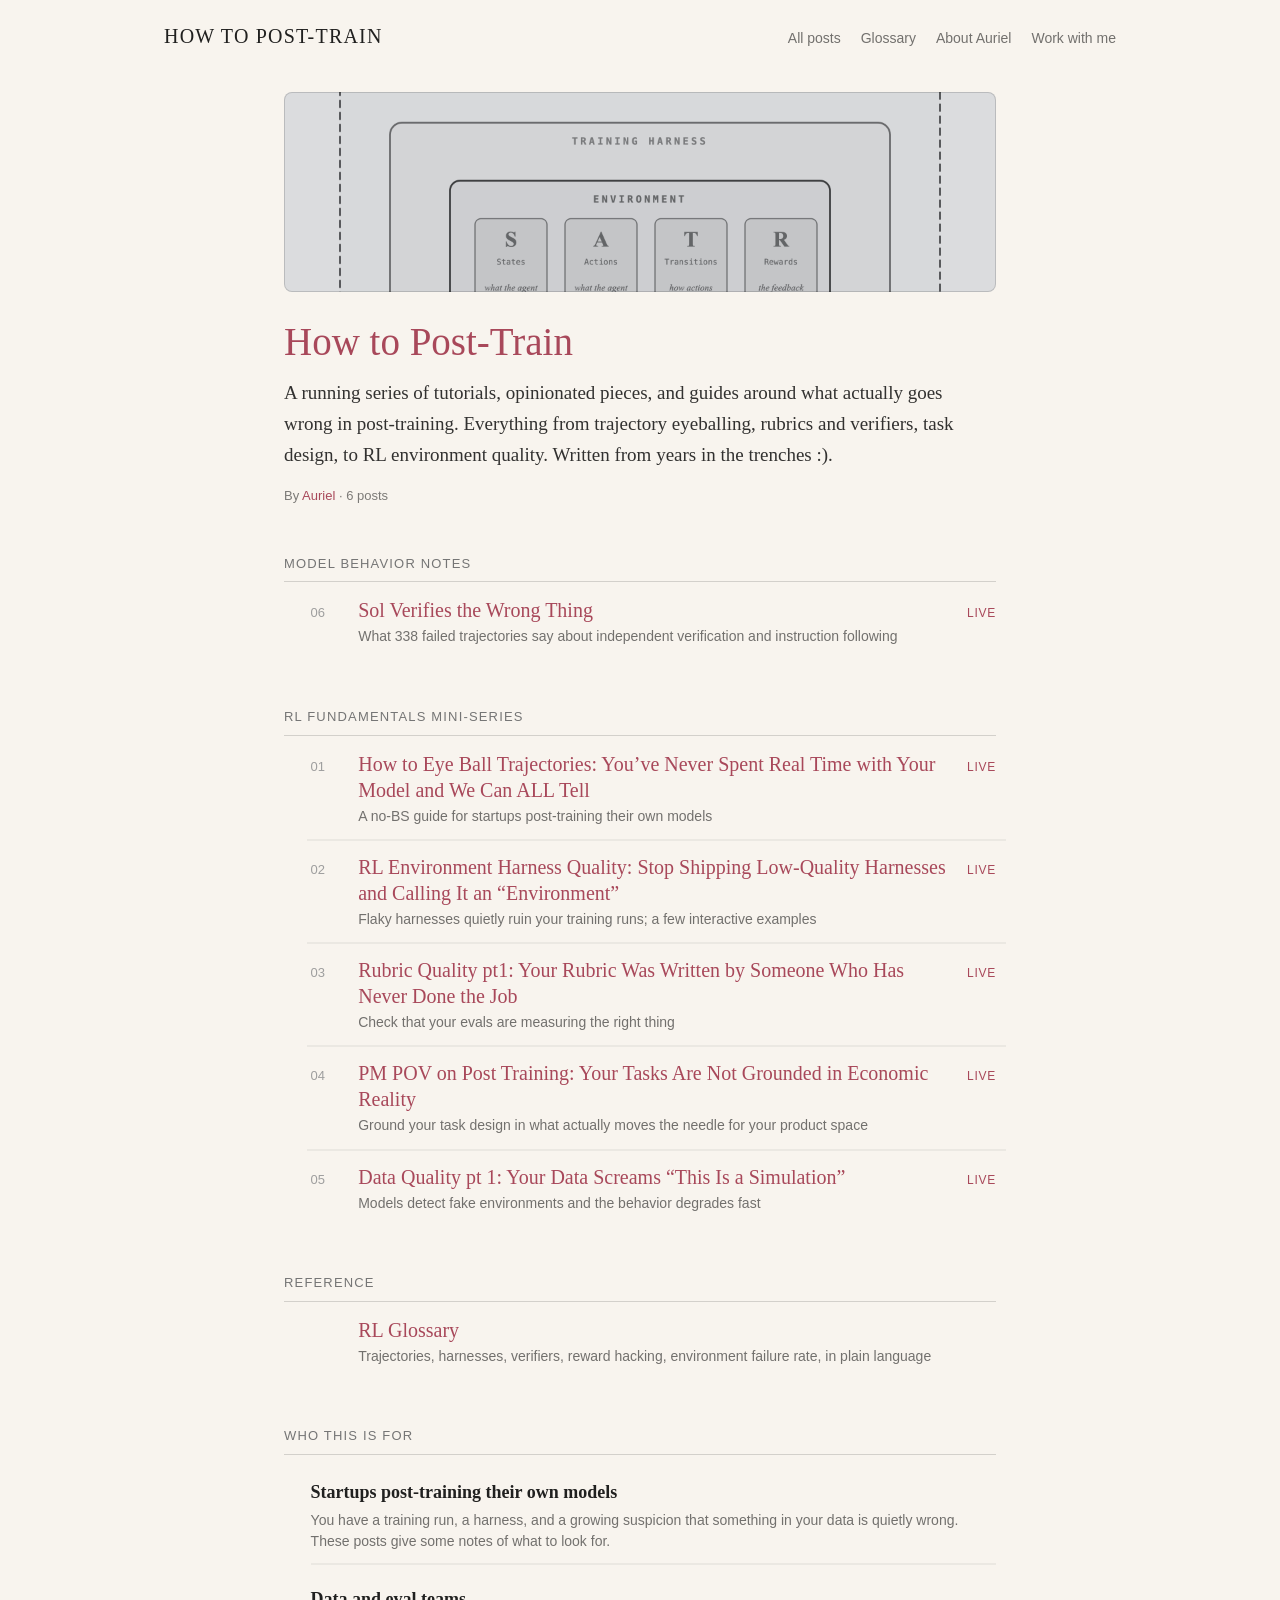
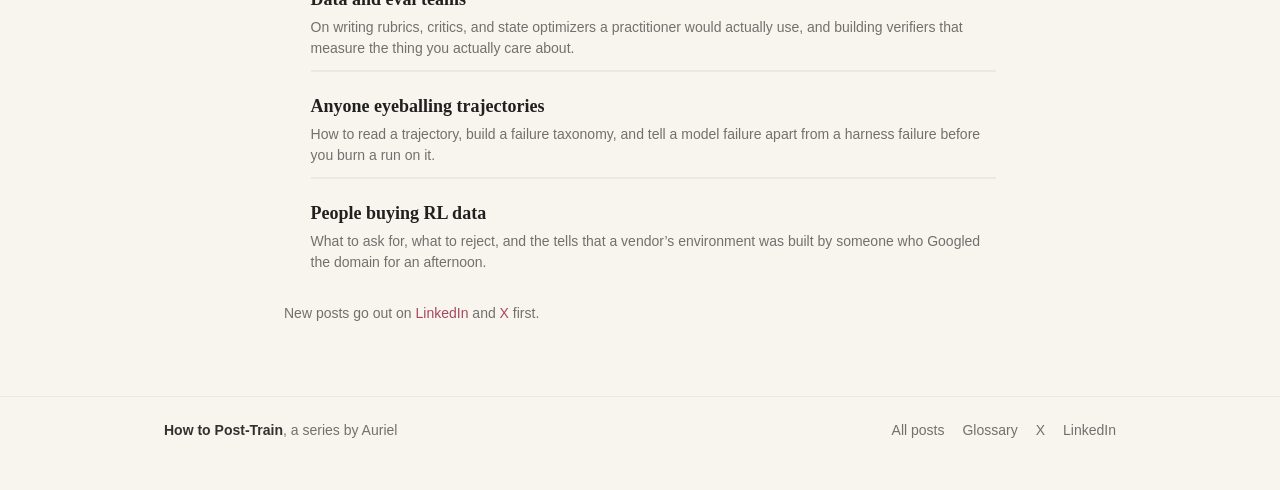
==== index.html @ 8aff8d85 "Publish Sol independent verification note Adds a concise model behavior post with happy-path and sad" ====
<!DOCTYPE html>
<html lang="en">
<head>
<meta charset="UTF-8">
<meta name="viewport" content="width=device-width, initial-scale=1.0">
<title>How to Post-Train &middot; RL Fundamentals Mini-Series</title>
<meta name="description" content="A no-BS series on what actually goes wrong in RL post-training - trajectory eyeballing, rubrics and verifiers, task design, environment quality - and how to fix it.">
<link rel="canonical" href="https://howtoposttrain.com/">
<meta property="og:type" content="website">
<meta property="og:site_name" content="How to Post-Train">
<meta property="og:title" content="How to Post-Train · RL Fundamentals Mini-Series">
<meta property="og:description" content="A no-BS series on what actually goes wrong in RL post-training - trajectory eyeballing, rubrics and verifiers, task design, environment quality - and how to fix it.">
<meta property="og:url" content="https://howtoposttrain.com/">
<meta name="twitter:card" content="summary_large_image">
<meta name="twitter:title" content="How to Post-Train · RL Fundamentals Mini-Series">
<meta name="twitter:description" content="A no-BS series on what actually goes wrong in RL post-training, and how to fix it.">
<link rel="stylesheet" href="/styles.css">
</head>
<body>

<nav class="htpt-nav">
  <a class="htpt-brand" href="/">How to Post-Train</a>
  <div class="htpt-links">
    <a href="/">All posts</a>
    <a href="/glossary/">Glossary</a>
    <a href="https://aurielws.github.io/about.html">About Auriel</a>
    <a href="https://aurielws.github.io/contact.html">Work with me</a>
  </div>
</nav>

<main class="lw-page">

  <div class="header-strip" role="img" aria-label="Reinforcement learning architecture diagram: environment, training harness, and production runtime"></div>

  <h1 class="lw-title">How to Post-Train</h1>

  <p class="lw-intro">A running series of tutorials, opinionated pieces, and guides around what actually goes wrong in post-training. Everything from trajectory eyeballing, rubrics and verifiers, task design, to RL environment quality. Written from years in the trenches :).</p>

  <p class="lw-meta">By <a href="https://aurielws.github.io/">Auriel</a> &middot; 6 posts</p>

  <section class="lw-section">
    <div class="lw-section-head">Model behavior notes</div>
    <ul class="lw-list">
      <li class="lw-item">
        <a class="lw-row" href="/sol-verifies-the-wrong-thing/">
          <span class="lw-num">06</span>
          <div>
            <div class="lw-item-title">Sol Verifies the Wrong Thing</div>
            <div class="lw-item-sub">What 338 failed trajectories say about independent verification and instruction following</div>
          </div>
          <span class="lw-status lw-status--live">Live</span>
        </a>
      </li>
    </ul>
  </section>

  <section class="lw-section">
    <div class="lw-section-head">RL Fundamentals Mini-Series</div>
    <ul class="lw-list">

      <li class="lw-item">
        <a class="lw-row" href="/rl-pet-peeves-part-1/">
          <span class="lw-num">01</span>
          <div>
            <div class="lw-item-title">How to Eye Ball Trajectories: You&rsquo;ve Never Spent Real Time with Your Model and We Can ALL Tell</div>
            <div class="lw-item-sub">A no-BS guide for startups post-training their own models</div>
          </div>
          <span class="lw-status lw-status--live">Live</span>
        </a>
      </li>

      <li class="lw-item">
        <a class="lw-row" href="/rl-pet-peeves-harness/">
          <span class="lw-num">02</span>
          <div>
            <div class="lw-item-title">RL Environment Harness Quality: Stop Shipping Low-Quality Harnesses and Calling It an &ldquo;Environment&rdquo;</div>
            <div class="lw-item-sub">Flaky harnesses quietly ruin your training runs; a few interactive examples</div>
          </div>
          <span class="lw-status lw-status--live">Live</span>
        </a>
      </li>

      <li class="lw-item">
        <a class="lw-row" href="/rl-pet-peeves-rubric/">
          <span class="lw-num">03</span>
          <div>
            <div class="lw-item-title">Rubric Quality pt1: Your Rubric Was Written by Someone Who Has Never Done the Job</div>
            <div class="lw-item-sub">Check that your evals are measuring the right thing</div>
          </div>
          <span class="lw-status lw-status--live">Live</span>
        </a>
      </li>

      <li class="lw-item">
        <a class="lw-row" href="/rl-pet-peeves-economic/">
          <span class="lw-num">04</span>
          <div>
            <div class="lw-item-title">PM POV on Post Training: Your Tasks Are Not Grounded in Economic Reality</div>
            <div class="lw-item-sub">Ground your task design in what actually moves the needle for your product space</div>
          </div>
          <span class="lw-status lw-status--live">Live</span>
        </a>
      </li>

      <li class="lw-item">
        <a class="lw-row" href="/rl-pet-peeves-simulation/">
          <span class="lw-num">05</span>
          <div>
            <div class="lw-item-title">Data Quality pt 1: Your Data Screams &ldquo;This Is a Simulation&rdquo;</div>
            <div class="lw-item-sub">Models detect fake environments and the behavior degrades fast</div>
          </div>
          <span class="lw-status lw-status--live">Live</span>
        </a>
      </li>

    </ul>
  </section>

  <section class="lw-section">
    <div class="lw-section-head">Reference</div>
    <ul class="lw-list">
      <li class="lw-item">
        <a class="lw-row" href="/glossary/">
          <span class="lw-num"></span>
          <div>
            <div class="lw-item-title">RL Glossary</div>
            <div class="lw-item-sub">Trajectories, harnesses, verifiers, reward hacking, environment failure rate, in plain language</div>
          </div>
          <span class="lw-status"></span>
        </a>
      </li>
    </ul>
  </section>

  <section class="lw-section">
    <div class="lw-section-head">Who this is for</div>
    <ul class="lw-deflist">
      <li>
        <b>Startups post-training their own models</b>
        <span>You have a training run, a harness, and a growing suspicion that something in your data is quietly wrong. These posts give some notes of what to look for.</span>
      </li>
      <li>
        <b>Data and eval teams</b>
        <span>On writing rubrics, critics, and state optimizers a practitioner would actually use, and building verifiers that measure the thing you actually care about.</span>
      </li>
      <li>
        <b>Anyone eyeballing trajectories</b>
        <span>How to read a trajectory, build a failure taxonomy, and tell a model failure apart from a harness failure before you burn a run on it.</span>
      </li>
      <li>
        <b>People buying RL data</b>
        <span>What to ask for, what to reject, and the tells that a vendor&rsquo;s environment was built by someone who Googled the domain for an afternoon.</span>
      </li>
    </ul>
    <p class="lw-note">New posts go out on <a href="https://www.linkedin.com/in/aurielws/">LinkedIn</a> and <a href="https://x.com/aurielws">X</a> first.</p>
  </section>

</main>

<footer class="htpt-foot">
  <div class="htpt-foot-in">
    <div><strong>How to Post-Train</strong>, a series by <a href="https://aurielws.github.io/">Auriel</a></div>
    <div class="htpt-foot-links">
      <a href="/">All posts</a>
      <a href="/glossary/">Glossary</a>
      <a href="https://x.com/aurielws" target="_blank" rel="noopener">X</a>
      <a href="https://www.linkedin.com/in/aurielws/" target="_blank" rel="noopener">LinkedIn</a>
    </div>
  </div>
</footer>

</body>
</html>
---- styles.css ----
/* ==========================================================================
   How to Post-Train — LessWrong-styled theme
   --------------------------------------------------------------------------
   Design tokens taken from LessWrong's own theme source (ForumMagnum,
   packages/lesswrong/themes/defaultPalette.ts + createThemeDefaults.ts):
   font stacks, the #f8f4ee page ground, rgba-alpha text shades. The one
   departure: LessWrong's link green and primary are replaced by Auriel's
   Heirloom rose (#A8485A), used for links, titles and the Live status.

   This file is linked LAST in <head> on every page, so it also remaps the
   legacy Heirloom custom properties the post pages declare in their own
   inline <style> blocks. Those posts keep their component markup and get
   re-skinned through the variables.
   ========================================================================== */

:root{
  /* -- LessWrong font stacks (verbatim) -- */
  --lw-sans:Calibri,gill-sans-nova,"Gill Sans","Gill Sans MT","Myriad Pro",Myriad,"Liberation Sans","Nimbus Sans L",Tahoma,Geneva,"Helvetica Neue",Helvetica,Arial,sans-serif;
  --lw-serif:warnock-pro,Palatino,"Palatino Linotype","Palatino LT STD","Book Antiqua",Georgia,serif;
  --lw-mono:ui-monospace,Menlo,Monaco,Consolas,"Liberation Mono","Courier New",monospace;

  /* -- LessWrong palette -- */
  --lw-bg:#f8f4ee;             /* background.default */
  --lw-panel:#fff;             /* panelBackground.default */
  --lw-hover:#f0ebe6;          /* background.hover */
  --lw-text:rgba(0,0,0,.87);   /* text.normal */
  --lw-text-slight:rgba(0,0,0,.8);
  --lw-text-dim:rgba(0,0,0,.54);
  --lw-text-dim2:rgba(0,0,0,.5);
  --lw-link:#A8485A;           /* link.color -> Heirloom rose */
  --lw-visited:#8a5a63;        /* link.visited -> muted rose */
  --lw-primary:#A8485A;        /* primary.main -> Heirloom rose */
  --lw-border:rgba(0,0,0,.2);  /* border.normal */
  --lw-border-faint:rgba(0,0,0,.15);
  --lw-sep:rgba(0,0,0,.05);    /* border.itemSeparatorBottom */

  /* The one deliberate departure from LessWrong: page and post titles use
     Auriel's Heirloom rose. Everything else stays on the LW palette. */
  --title:#A8485A;

  --lw-grey50:#fafafa;  --lw-grey100:#f5f5f5; --lw-grey200:#eeeeee;
  --lw-grey300:#e0e0e0; --lw-grey400:#bdbdbd; --lw-grey500:#9e9e9e;
  --lw-grey600:#757575; --lw-grey700:#616161; --lw-grey800:#424242;
  --lw-grey900:#212121;

  /* -- Legacy Heirloom variables, remapped onto the palette above.
        Keeps the posts' existing component CSS working. -- */
  --cream:var(--lw-bg);
  --paper:var(--lw-grey50);
  --ink:var(--lw-text);
  --ink2:rgba(0,0,0,.72);
  --muted:var(--lw-text-dim);
  --accent:var(--lw-link);
  --accent2:var(--lw-primary);
  --border:var(--lw-border-faint);
  --mono:var(--lw-mono);

  --rose:#A8485A;   --coral:#788e6a;  --apricot:#9caa8f;
  --gold:#b4b49a;   --sage:#8A9A7A;   --navy:#616161;
  /* --s2 warns, --s4 approves; the comparison columns rely on the contrast. */
  --s1:#A8485A; --s2:#8a6410; --s3:#2f4d7a; --s4:#327E09;

  --red:#8a2020;    --red-bg:#f7efee;
  --green:#327E09;  --green-bg:#eef3ea;
  --yellow:#7a6410; --yellow-bg:#f7f4e9;
  --blue:#2f4d7a;   --blue-bg:#eef0f5;
}

*{margin:0;padding:0;box-sizing:border-box}
html{scroll-behavior:smooth;-webkit-text-size-adjust:100%}

body{
  background:var(--lw-bg);
  color:var(--lw-text);
  font-family:var(--lw-serif);
  font-size:19px;
  line-height:1.68;
}

a{color:var(--lw-link);text-decoration:none}
a:hover{text-decoration:underline}
a:visited{color:var(--lw-visited)}

img{max-width:100%;height:auto}

/* LessWrong has no chrome bar across the top. */
.stripe{display:none}

/* Widths match what each post was authored against, so the inline diagrams
   (.pf-flow and friends) still fit without clipping. */
.container{max-width:760px;margin:0 auto;padding:0 24px}


/* ==========================================================================
   Site chrome
   ========================================================================== */

.htpt-nav{
  display:flex;align-items:baseline;justify-content:space-between;
  gap:16px;flex-wrap:wrap;
  max-width:1000px;margin:0 auto;padding:20px 24px 18px;
}
.htpt-brand{
  font-family:var(--lw-serif);
  font-size:20px;letter-spacing:.06em;text-transform:uppercase;
  color:var(--lw-text);text-decoration:none;font-weight:400;
}
.htpt-brand:visited{color:var(--lw-text)}
.htpt-brand:hover{text-decoration:none;color:var(--lw-primary)}
.htpt-links{display:flex;gap:20px;flex-wrap:wrap;align-items:baseline}
.htpt-links a{
  font-family:var(--lw-sans);font-size:14px;
  color:var(--lw-text-dim);text-decoration:none;
}
.htpt-links a:visited{color:var(--lw-text-dim)}
.htpt-links a:hover{color:var(--lw-primary);text-decoration:none}

.htpt-foot{border-top:1px solid var(--lw-sep);margin-top:72px}
.htpt-foot-in{
  max-width:1000px;margin:0 auto;padding:22px 24px 48px;
  display:flex;align-items:baseline;justify-content:space-between;
  gap:16px;flex-wrap:wrap;
  font-family:var(--lw-sans);font-size:14px;color:var(--lw-text-dim);
}
.htpt-foot-in strong{color:var(--lw-text-slight);font-weight:600}
.htpt-foot-in a{color:var(--lw-text-dim)}
.htpt-foot-in a:visited{color:var(--lw-text-dim)}
.htpt-foot-in a:hover{color:var(--lw-primary)}
.htpt-foot-links{display:flex;gap:18px;flex-wrap:wrap}


/* ==========================================================================
   Index page — modelled on LessWrong's Concepts (wikitags/all) layout
   ========================================================================== */

.lw-page{max-width:760px;margin:0 auto;padding:20px 24px 0}

.header-strip{
  height:200px;border-radius:8px;border:1px solid var(--border);margin-bottom:28px;
  background-image:url('/header-bg.png');background-size:cover;background-position:center;
}

.lw-title{
  font-family:var(--lw-serif);
  font-size:39px;font-weight:400;line-height:1.15;
  color:var(--title);
  margin-bottom:14px;
}
.lw-intro{
  font-size:19px;line-height:1.62;color:var(--lw-text-slight);
  max-width:36em;margin-bottom:8px;
}
.lw-intro a{text-decoration:underline;text-underline-offset:2px}

.lw-meta{
  font-family:var(--lw-sans);font-size:13px;
  color:var(--lw-text-dim2);margin-top:14px;
}

.lw-section{margin-top:46px}
.lw-section-head{
  font-family:var(--lw-sans);
  font-size:13px;letter-spacing:.09em;text-transform:uppercase;
  color:var(--lw-grey600);
  padding-bottom:7px;margin-bottom:2px;
  border-bottom:1px solid var(--lw-border-faint);
}

/* Dense post list — the wikitags list idiom: one row per item, hairline
   separators, count/status right-aligned. */
.lw-list{list-style:none}
.lw-item{
  display:grid;
  grid-template-columns:2.1rem 1fr auto;
  gap:0 14px;align-items:baseline;
  padding:13px 10px 13px 4px;
  margin:0 -10px 0 -4px;
  border-bottom:2px solid var(--lw-sep);
}
.lw-item:last-child{border-bottom:none}
.lw-item:hover{background:var(--lw-hover)}
.lw-item--soon:hover{background:none}

.lw-num{
  font-family:var(--lw-sans);font-size:13px;
  color:var(--lw-grey500);font-variant-numeric:tabular-nums;
}
.lw-item-title{
  font-family:var(--lw-serif);font-size:20px;line-height:1.3;
  color:var(--lw-link);
}
.lw-item:hover .lw-item-title{text-decoration:underline;text-underline-offset:2px}
.lw-item--soon .lw-item-title{color:var(--lw-grey600)}
.lw-item--soon:hover .lw-item-title{text-decoration:none}
.lw-item-sub{
  font-family:var(--lw-sans);font-size:14px;line-height:1.45;
  color:var(--lw-text-dim);margin-top:3px;
}
.lw-status{
  font-family:var(--lw-sans);font-size:12px;letter-spacing:.06em;
  text-transform:uppercase;color:var(--lw-grey500);white-space:nowrap;
}
.lw-status--live{color:var(--lw-primary)}

/* Whole-row link without breaking the grid */
a.lw-row{display:contents;color:inherit;text-decoration:none}
a.lw-row:visited{color:inherit}

.lw-note{
  font-family:var(--lw-sans);font-size:14px;line-height:1.6;
  color:var(--lw-text-dim);margin-top:18px;
}
.lw-note a{color:var(--lw-link)}

.lw-prose{margin-top:14px}
.lw-prose p{margin-bottom:14px;color:var(--lw-text-slight);max-width:36em}

.lw-deflist{list-style:none;margin-top:10px}
.lw-deflist li{
  padding:11px 0;border-bottom:2px solid var(--lw-sep);
  max-width:40em;
}
.lw-deflist li:last-child{border-bottom:none}
.lw-deflist b{
  font-family:var(--lw-serif);font-weight:600;
  font-size:18px;color:var(--lw-text);
}
.lw-deflist span{
  display:block;font-family:var(--lw-sans);font-size:14px;
  line-height:1.5;color:var(--lw-text-dim);margin-top:2px;
}

/* Buttons — LW keeps these as plain bordered text, not filled pills. */
.btn{
  display:inline-block;
  font-family:var(--lw-sans);font-size:14px;
  padding:8px 16px;border-radius:3px;
  border:1px solid var(--lw-border-faint);
  color:var(--lw-link);background:transparent;
  text-decoration:none;cursor:pointer;
}
.btn:visited{color:var(--lw-link)}
.btn:hover{background:var(--lw-hover);text-decoration:none}
.btn--primary{border-color:var(--lw-primary);color:var(--lw-primary)}
.btn--outline{border-color:var(--lw-border-faint)}


/* ==========================================================================
   Post pages — override layer
   The posts ship their own inline <style>; this file loads after it, so
   matching selectors win without !important.
   ========================================================================== */

/* Dark hero blocks become plain page headers. */
.hero{background:transparent;padding:26px 0 4px;margin-bottom:26px;overflow:visible}
.hero::after{display:none}
.hero .container,.post-content .post-header{position:static}
.hero-series,.post-content .series-tag{
  font-family:var(--lw-sans);font-size:13px;letter-spacing:.09em;
  text-transform:uppercase;color:var(--lw-grey600);margin-bottom:10px;
}
.hero h1,.post-content h1{
  font-family:var(--lw-serif);font-style:normal;font-weight:400;
  font-size:39px;line-height:1.18;
  color:var(--title);margin-bottom:12px;letter-spacing:-.01em;
}
.hero h1 strong,.hero h1 em,
.post-content h1 strong,.post-content h1 em{
  font-style:normal;font-weight:600;color:inherit;
}
.hero-sub,.post-content .subtitle{
  font-family:var(--lw-serif);font-style:normal;
  font-size:19px;line-height:1.6;color:var(--lw-text-dim);
  max-width:36em;
}
.hero-sub strong,.post-content .subtitle strong{color:var(--lw-text-slight);font-weight:600}
.post-content .byline{
  font-family:var(--lw-sans);font-size:14px;color:var(--lw-text-dim);
  margin-top:14px;
}

/* Body copy */
.post-content{
  font-family:var(--lw-serif);font-size:19px;line-height:1.68;
  color:var(--lw-text);max-width:800px;margin:0 auto;padding:0 24px 40px;
}
article,.hero + .container,body > .container{color:var(--lw-text)}

h2,.post-content h2{
  font-family:var(--lw-serif);font-style:normal;font-weight:600;
  font-size:26px;line-height:1.25;color:var(--lw-grey800);
  margin:46px 0 14px;
}
h3,.post-content h3{
  font-family:var(--lw-serif);font-style:normal;font-weight:600;
  font-size:21px;line-height:1.3;color:var(--lw-grey800);
  margin:32px 0 10px;
}
h4,.post-content h4{
  font-family:var(--lw-sans);font-weight:600;font-size:17px;
  color:var(--lw-grey800);margin:24px 0 8px;
}

p{margin-bottom:16px}
strong{font-weight:600;color:var(--lw-text)}
ul,ol{margin:0 0 16px 1.4em}
li{margin-bottom:7px}

.post-content a,article a,.hero a{
  color:var(--lw-link);
  text-decoration:underline;
  text-decoration-color:rgba(168,72,90,.35);
  text-underline-offset:2px;
}
.post-content a:visited,article a:visited{color:var(--lw-visited)}
.post-content a:hover,article a:hover{
  color:var(--lw-link);text-decoration-color:var(--lw-link);
}

code{
  font-family:var(--lw-mono);font-size:.86em;
  background:rgba(0,0,0,.04);padding:1px 5px;border-radius:3px;
  color:var(--lw-text);
}
pre{
  font-family:var(--lw-mono);font-size:13.5px;line-height:1.55;
  background:var(--lw-grey50);border:1px solid var(--lw-sep);
  border-radius:3px;padding:14px 16px;margin:20px 0;overflow-x:auto;
}
pre code{background:none;padding:0}

/* LessWrong quotes: a plain grey rule, no fill, no rounding. */
blockquote{
  background:none;border:none;border-left:3px solid var(--lw-grey300);
  border-radius:0;padding:2px 0 2px 20px;margin:20px 0;
  font-size:18px;color:var(--lw-text-slight);line-height:1.6;
}

/* Callouts and cards flatten to hairline-bordered panels. */
.key-detail{
  background:none;border:none;border-top:1px solid var(--lw-border-faint);
  border-bottom:1px solid var(--lw-border-faint);border-radius:0;
  padding:18px 0;margin:28px 0;text-align:left;
}
.key-detail-text{
  font-family:var(--lw-serif);font-style:italic;font-weight:400;
  font-size:20px;line-height:1.45;color:var(--lw-grey800);
}

.visual,.comparison-columns,.cta-box,.next-up,.receipt{
  background:var(--lw-panel);border:1px solid var(--lw-sep);
  border-radius:3px;box-shadow:none;
}
.visual-header,.receipt-footer{
  background:var(--lw-grey50);border-color:var(--lw-sep);
}
.visual-label,.comparison-col-subtitle{
  font-family:var(--lw-sans);color:var(--lw-text-dim);
}

.sign-off,.post-content .signoff{
  border-top:1px solid var(--lw-sep);margin-top:44px;padding-top:20px;
  font-family:var(--lw-sans);font-size:14px;color:var(--lw-text-dim);
}
.sign-off .disclaimer,.post-content .signoff-disc{
  font-style:italic;color:var(--lw-text-dim2);
}

@media (max-width:700px){
  body{font-size:18px}
  .lw-title,.hero h1,.post-content h1{font-size:31px}
  .lw-item{grid-template-columns:1.8rem 1fr;gap:0 10px}
  .lw-status{grid-column:2;margin-top:4px}
}

/* ==========================================================================
   404
   ========================================================================== */
.htpt-404{max-width:760px;margin:0 auto;padding:80px 24px 120px}
.htpt-404 .code{
  font-family:var(--lw-sans);font-size:13px;letter-spacing:.09em;
  text-transform:uppercase;color:var(--lw-grey600);margin-bottom:12px;
}
.htpt-404 h1{
  font-family:var(--lw-serif);font-weight:400;font-size:39px;
  line-height:1.18;color:var(--lw-grey800);margin-bottom:14px;
}
.htpt-404 p{
  font-size:19px;line-height:1.62;color:var(--lw-text-slight);
  max-width:36em;margin-bottom:26px;
}

/* Remaining Fraunces (display serif) usages fall back to the LW serif stack. */
.section-heading,.vb-title,.visual-style,.visual-card-style,
.comparison-col-header,.flow-start,.flow-end,.agent-example-learns,
.post-content .tldr-head,.post-content .signoff-name,
.post-content .nw-wrap .bp-takeaway h4,.post-content blockquote{
  font-family:var(--lw-serif);
}
.section-heading,.vb-title,.comparison-col-header,
.post-content .tldr-head,.post-content .signoff-name{
  font-style:normal;font-weight:600;
}

/* Filled pills read as branding; LW labels are plain uppercase text. */
.visual-label{
  font-family:var(--lw-sans);font-size:11px;font-weight:600;
  letter-spacing:.09em;text-transform:uppercase;
  color:var(--lw-grey600);background:none;padding:0;border-radius:0;
}

/* Match the definition rows to the post-list rows above them. */
.lw-deflist li{max-width:none}
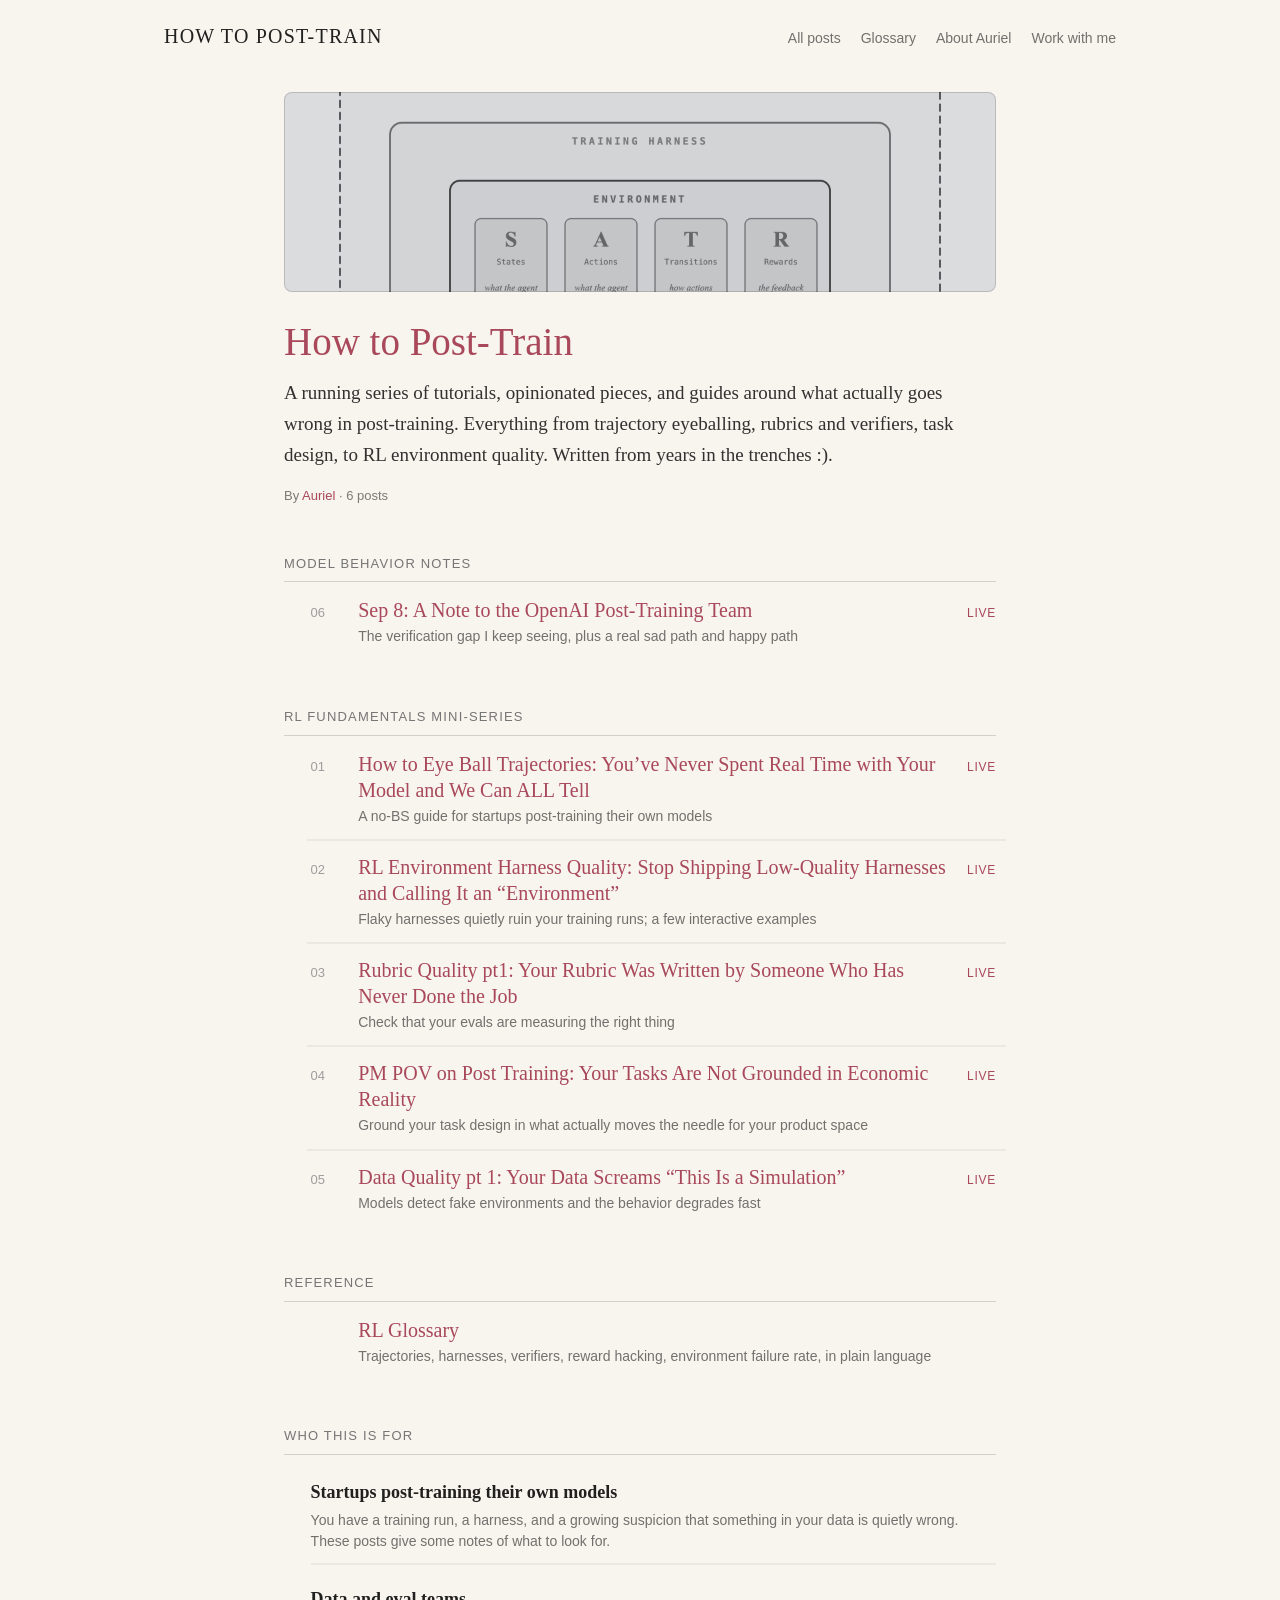
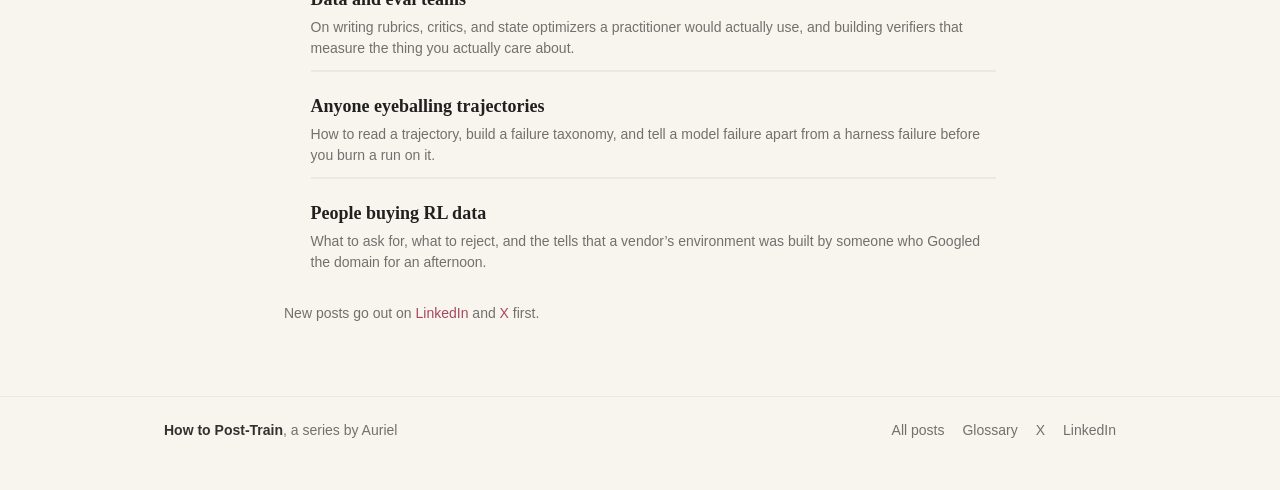
==== commit cd47c876: "Add matched Sol and Opus verification trajectories Rewrites the note around the author's repo experi" ====
--- a/index.html
+++ b/index.html
@@ -45,8 +45,8 @@
         <a class="lw-row" href="/sol-verifies-the-wrong-thing/">
           <span class="lw-num">06</span>
           <div>
-            <div class="lw-item-title">Sol Verifies the Wrong Thing</div>
-            <div class="lw-item-sub">What 338 failed trajectories say about independent verification and instruction following</div>
+            <div class="lw-item-title">Sep 8: A Note to the OpenAI Post-Training Team</div>
+            <div class="lw-item-sub">The verification gap I keep seeing, plus a real sad path and happy path</div>
           </div>
           <span class="lw-status lw-status--live">Live</span>
         </a>
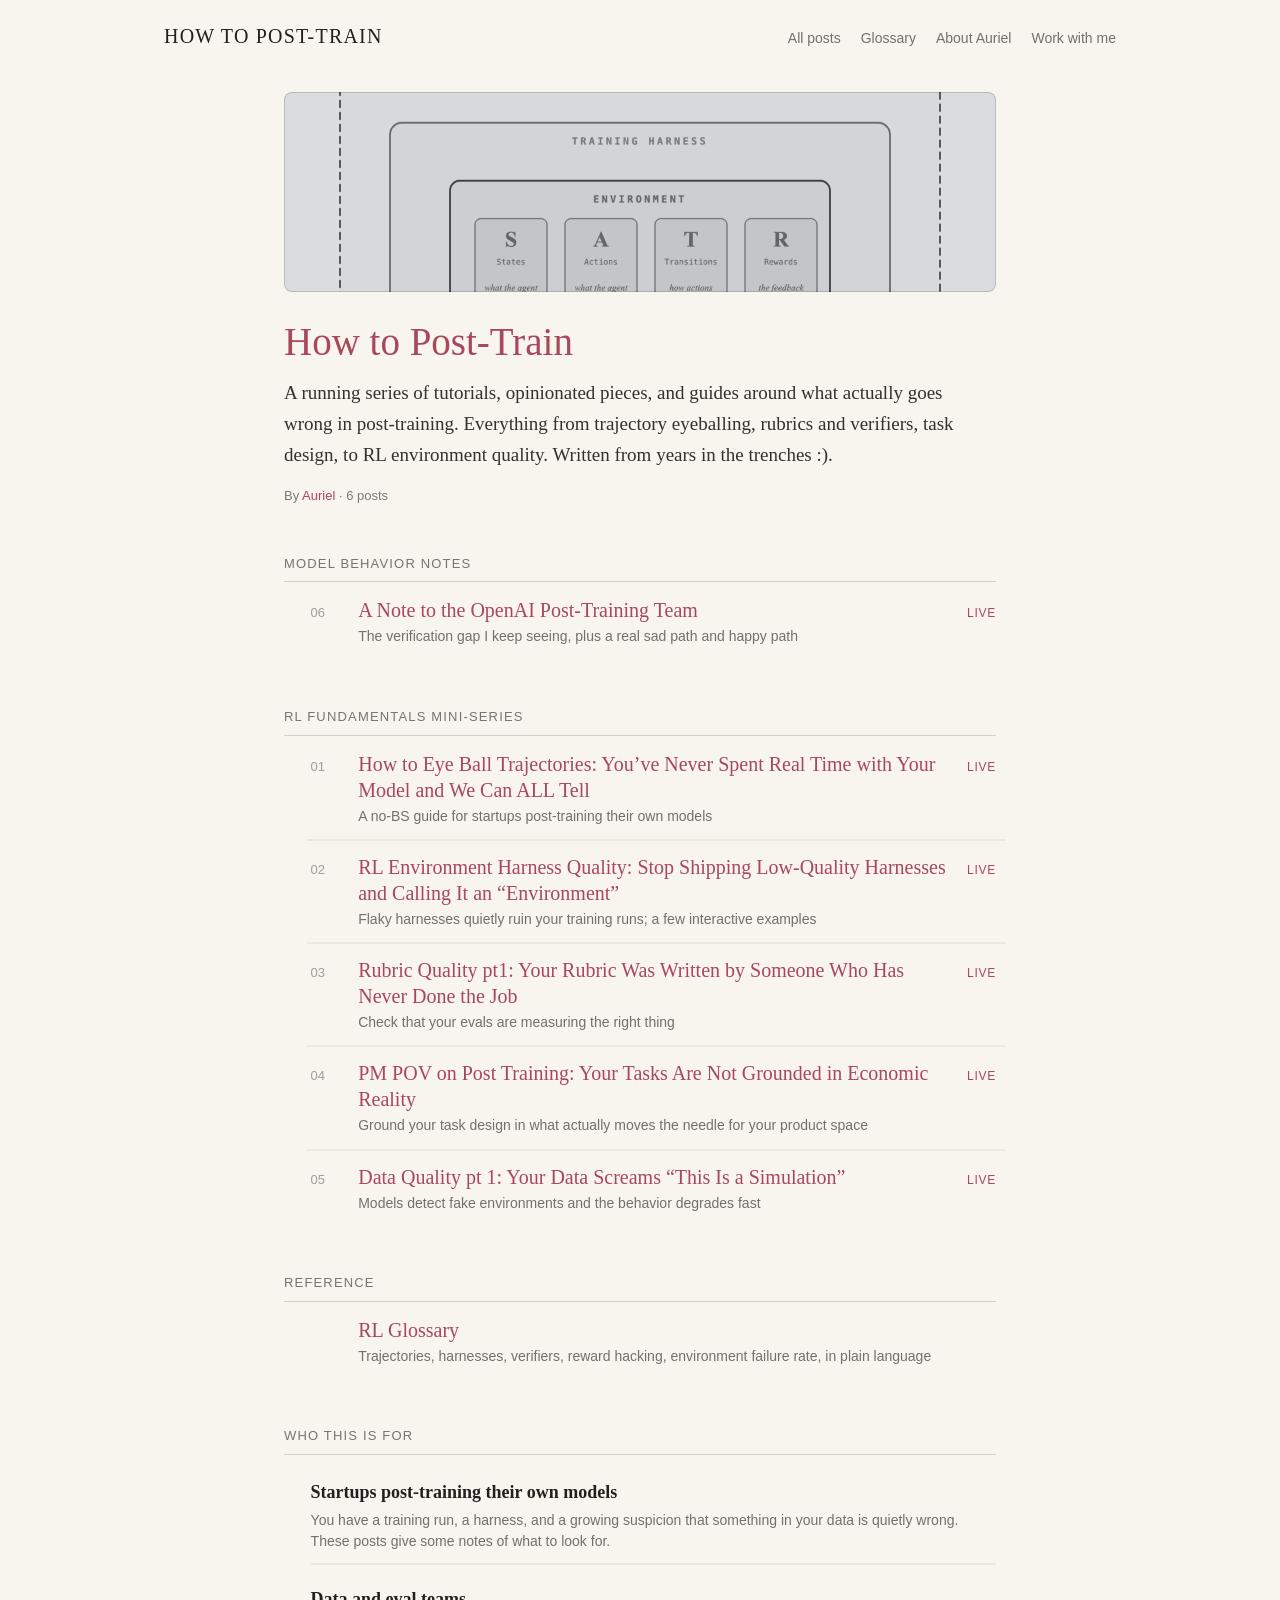
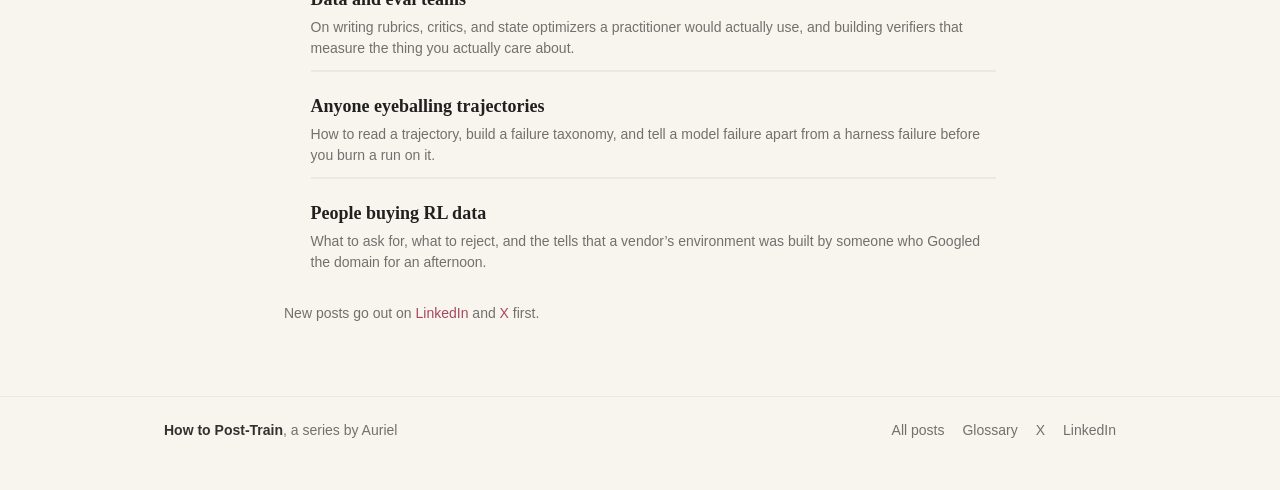
==== commit 1b160f92: "Apply Auriel's copy edits to the Sol note Preserves the revised opening, simplifies the trajectory l" ====
--- a/index.html
+++ b/index.html
@@ -45,7 +45,7 @@
         <a class="lw-row" href="/sol-verifies-the-wrong-thing/">
           <span class="lw-num">06</span>
           <div>
-            <div class="lw-item-title">Sep 8: A Note to the OpenAI Post-Training Team</div>
+            <div class="lw-item-title">A Note to the OpenAI Post-Training Team</div>
             <div class="lw-item-sub">The verification gap I keep seeing, plus a real sad path and happy path</div>
           </div>
           <span class="lw-status lw-status--live">Live</span>
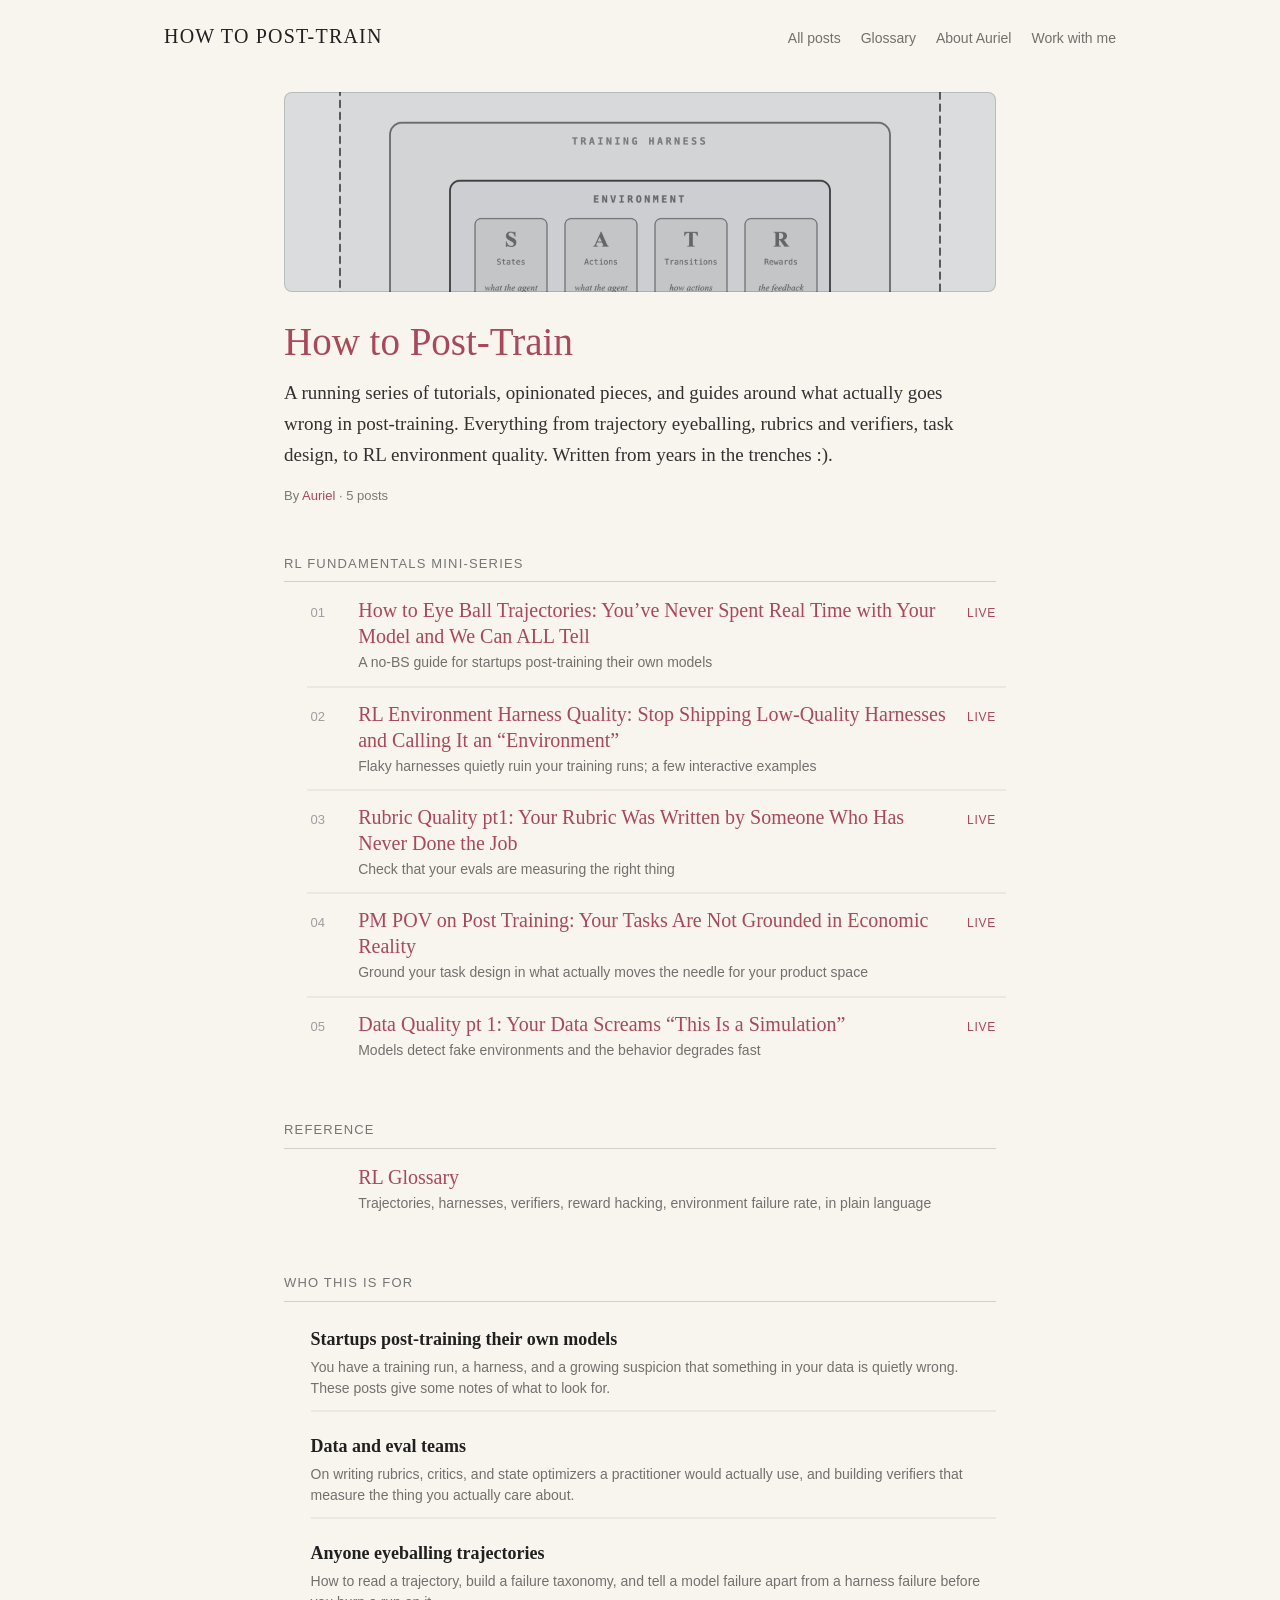
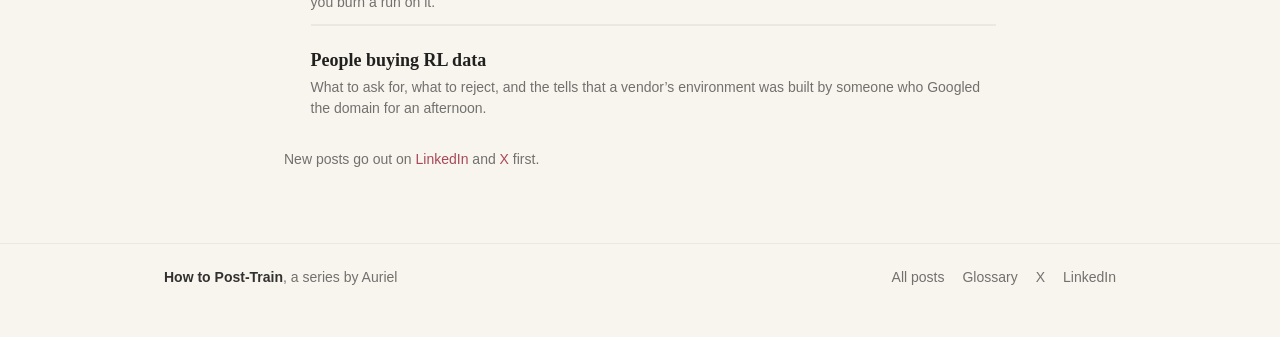
==== commit 25adad55: "Hide Sol feedback post from homepage" ====
--- a/index.html
+++ b/index.html
@@ -36,23 +36,7 @@
 
   <p class="lw-intro">A running series of tutorials, opinionated pieces, and guides around what actually goes wrong in post-training. Everything from trajectory eyeballing, rubrics and verifiers, task design, to RL environment quality. Written from years in the trenches :).</p>
 
-  <p class="lw-meta">By <a href="https://aurielws.github.io/">Auriel</a> &middot; 6 posts</p>
-
-  <section class="lw-section">
-    <div class="lw-section-head">Model behavior notes</div>
-    <ul class="lw-list">
-      <li class="lw-item">
-        <a class="lw-row" href="/sol-verifies-the-wrong-thing/">
-          <span class="lw-num">06</span>
-          <div>
-            <div class="lw-item-title">A Note to the OpenAI Post-Training Team</div>
-            <div class="lw-item-sub">The verification gap I keep seeing, plus a real sad path and happy path</div>
-          </div>
-          <span class="lw-status lw-status--live">Live</span>
-        </a>
-      </li>
-    </ul>
-  </section>
+  <p class="lw-meta">By <a href="https://aurielws.github.io/">Auriel</a> &middot; 5 posts</p>
 
   <section class="lw-section">
     <div class="lw-section-head">RL Fundamentals Mini-Series</div>
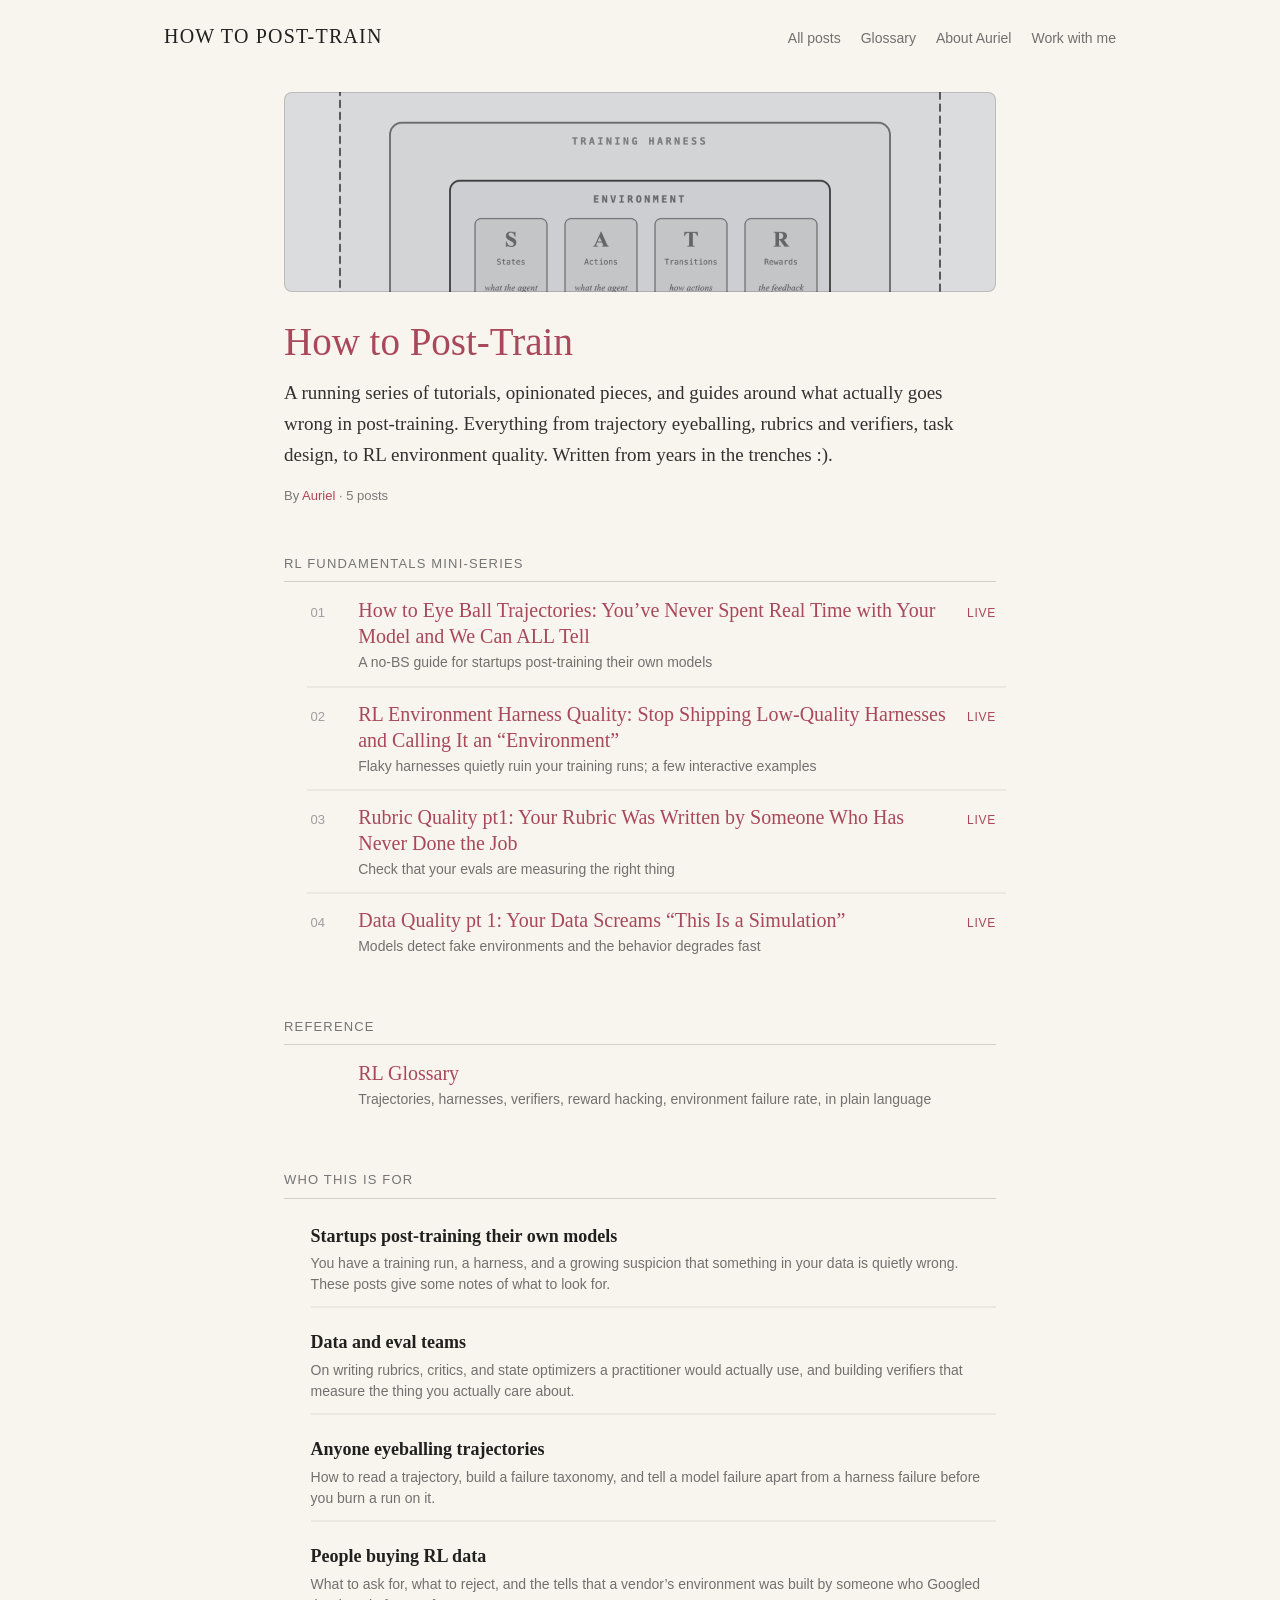
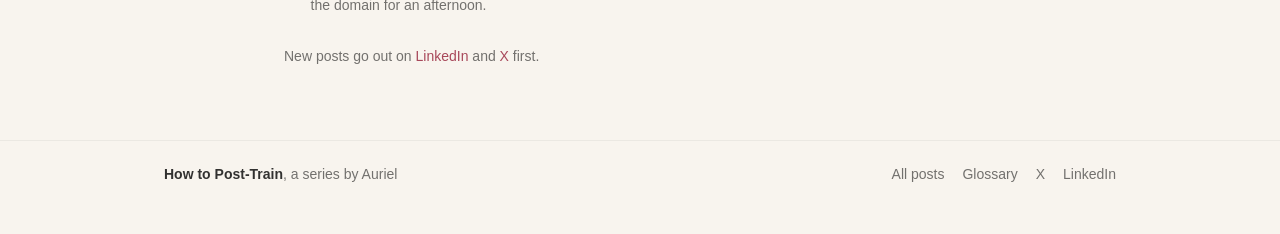
==== commit 7a9922d6: "Unlist RL pet peeves economic post while it's reworked Remove from homepage listing and sitemap, add" ====
--- a/index.html
+++ b/index.html
@@ -76,19 +76,8 @@
       </li>
 
       <li class="lw-item">
-        <a class="lw-row" href="/rl-pet-peeves-economic/">
+        <a class="lw-row" href="/rl-pet-peeves-simulation/">
           <span class="lw-num">04</span>
-          <div>
-            <div class="lw-item-title">PM POV on Post Training: Your Tasks Are Not Grounded in Economic Reality</div>
-            <div class="lw-item-sub">Ground your task design in what actually moves the needle for your product space</div>
-          </div>
-          <span class="lw-status lw-status--live">Live</span>
-        </a>
-      </li>
-
-      <li class="lw-item">
-        <a class="lw-row" href="/rl-pet-peeves-simulation/">
-          <span class="lw-num">05</span>
           <div>
             <div class="lw-item-title">Data Quality pt 1: Your Data Screams &ldquo;This Is a Simulation&rdquo;</div>
             <div class="lw-item-sub">Models detect fake environments and the behavior degrades fast</div>
